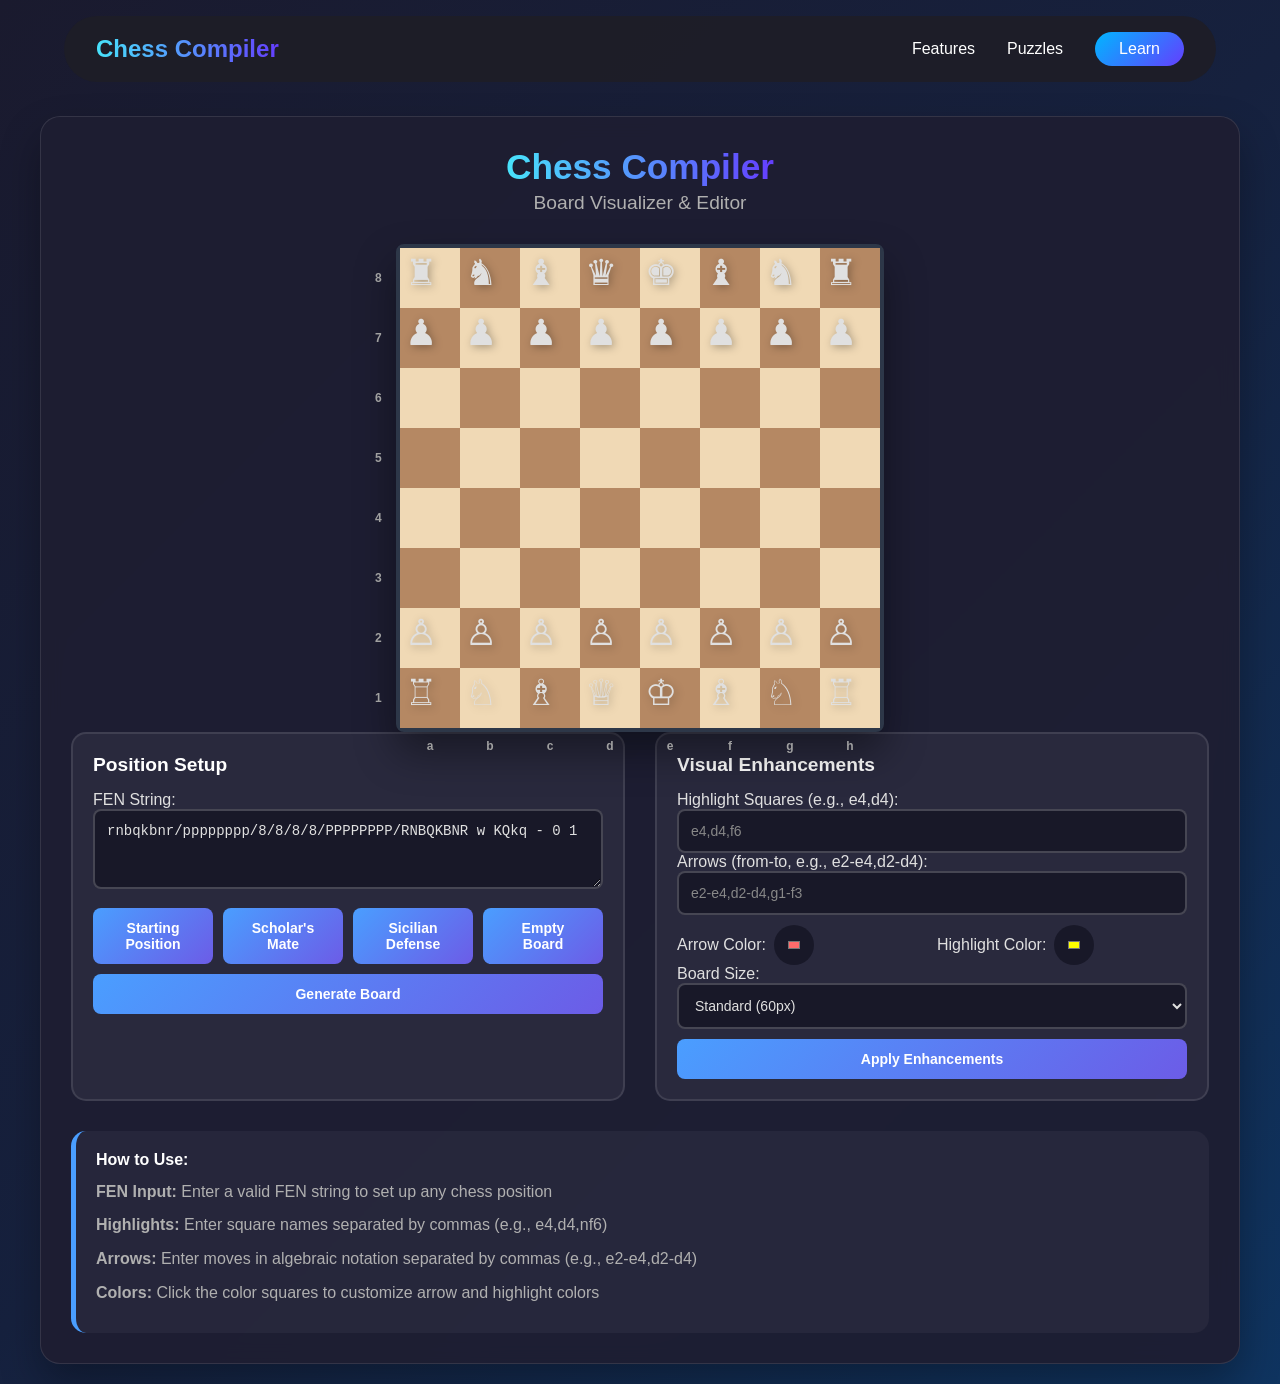
==== board/index.html @ b3f5a9a3 "assests" ====
<!DOCTYPE html>
<html lang="en">
<head>
    <meta charset="UTF-8">
    <title>Chess Compiler Board Visualizer - Interactive Chess Board in 3D</title>
    <meta name="viewport" content="width=device-width, initial-scale=1.0">
    <link rel="canonical" href="https://chesscompiler.github.io/learn/board.html">
    <meta name="description" content="Chess Compiler Board Visualizer: Set up, customize, and visualize chess positions in 3D. Highlight squares, draw arrows, and export images for chess study.">
    <meta name="keywords" content="chess, chess board, chess visualizer, FEN, chess arrows, highlight squares, 3D chess, chesscompiler, board editor, chess export">
    <meta property="og:title" content="Chess Compiler Board Visualizer - Interactive Chess Board in 3D">
    <meta property="og:description" content="Set up, customize, and visualize chess positions in 3D. Highlight squares, draw arrows, and export images for chess study.">
    <meta property="og:type" content="website">
    <meta property="og:site_name" content="Chess Compiler">
    <meta property="og:url" content="https://chesscompiler.github.io/learn/board.html">
    <meta property="og:image" content="https://chesscompiler.github.io/assets/og-learn.png">
    <meta name="twitter:card" content="summary_large_image">
    <meta name="twitter:title" content="Chess Compiler Board Visualizer - Interactive Chess Board in 3D">
    <meta name="twitter:description" content="Set up, customize, and visualize chess positions in 3D. Highlight squares, draw arrows, and export images for chess study.">
    <meta name="twitter:image" content="https://chesscompiler.github.io/assets/og-learn.png">
    <link rel="icon" href="https://chesscompiler.github.io/favicon.ico">
    <link href="https://fonts.googleapis.com/css2?family=Inter:wght@300;400;500;700&display=swap" rel="stylesheet">
    <link href="https://fonts.googleapis.com/icon?family=Material+Icons" rel="stylesheet">
    <style>
        * {
            margin: 0;
            padding: 0;
            box-sizing: border-box;
        }

        body {
            font-family: 'Segoe UI', Tahoma, Geneva, Verdana, sans-serif;
            background: linear-gradient(135deg, #1a1a2e 0%, #16213e 50%, #0f3460 100%);
            min-height: 100vh;
            padding: 20px;
            color: #e0e0e0;
        }

        .container {
            max-width: 1200px;
            margin: 0 auto;
            background: rgba(30, 30, 50, 0.95);
            backdrop-filter: blur(10px);
            border-radius: 20px;
            padding: 30px;
            box-shadow: 0 20px 40px rgba(0, 0, 0, 0.3);
            border: 1px solid rgba(255, 255, 255, 0.1);
        }

        h1 {
            text-align: center;
            color: #ffffff;
            margin-bottom: 30px;
            font-size: 2.5em;
            font-weight: 300;
            text-shadow: 2px 2px 4px rgba(0, 0, 0, 0.5);
        }

        .controls {
            display: grid;
            grid-template-columns: 1fr 1fr;
            gap: 30px;
            margin-bottom: 30px;
        }

        .control-group {
            background: rgba(45, 45, 65, 0.8);
            padding: 20px;
            border-radius: 15px;
            border: 2px solid rgba(255, 255, 255, 0.1);
            transition: all 0.3s ease;
        }

        .control-group:hover {
            border-color: #4a9eff;
            transform: translateY(-2px);
            box-shadow: 0 10px 20px rgba(74, 158, 255, 0.2);
        }

        .control-group h3 {
            margin-bottom: 15px;
            color: #ffffff;
            font-size: 1.2em;
        }

        input, textarea, select {
            width: 100%;
            padding: 12px;
            border: 2px solid rgba(255, 255, 255, 0.2);
            border-radius: 8px;
            font-size: 14px;
            transition: all 0.3s ease;
            background: rgba(20, 20, 35, 0.8);
            color: #e0e0e0;
        }

        input:focus, textarea:focus, select:focus {
            outline: none;
            border-color: #4a9eff;
            box-shadow: 0 0 0 3px rgba(74, 158, 255, 0.2);
        }

        input::placeholder, textarea::placeholder {
            color: #888;
        }

        textarea {
            resize: vertical;
            min-height: 80px;
        }

        button {
            background: linear-gradient(135deg, #4a9eff 0%, #6c5ce7 100%);
            color: white;
            border: none;
            padding: 12px 24px;
            border-radius: 8px;
            cursor: pointer;
            font-size: 14px;
            font-weight: 600;
            transition: all 0.3s ease;
            margin-top: 10px;
            width: 100%;
        }

        button:hover {
            transform: translateY(-2px);
            box-shadow: 0 10px 20px rgba(74, 158, 255, 0.4);
        }

        button:active {
            transform: translateY(0);
        }

        .board-container {
            display: flex;
            justify-content: center;
            margin-top: 30px;
        }

        .chess-board {
            position: relative;
            border: 4px solid #2d3748;
            border-radius: 8px;
            box-shadow: 0 20px 40px rgba(0, 0, 0, 0.4);
            background: #2d3748;
            display: inline-block;
        }

        .board-grid {
            display: grid;
            grid-template-columns: repeat(8, 1fr);
            grid-template-rows: repeat(8, 1fr);
        }

        .square {
            width: 60px;
            height: 60px;
            display: flex;
            align-items: center;
            justify-content: center;
            position: relative;
            font-size: 36px;
            cursor: pointer;
            transition: all 0.2s ease;
        }

        .square.light {
            background-color: #f0d9b5;
        }

        .square.dark {
            background-color: #b58863;
        }

        .square.highlighted {
            background-color: #ffff00 !important;
            box-shadow: inset 0 0 0 3px #ffd700;
        }

        .square.from-square {
            background-color: #ff6b6b !important;
            box-shadow: inset 0 0 0 3px #ff5252;
        }

        .square.to-square {
            background-color: #4ecdc4 !important;
            box-shadow: inset 0 0 0 3px #26c6da;
        }

        .square:hover {
            transform: scale(1.05);
            z-index: 2;
        }

        .piece {
            user-select: none;
            z-index: 20; /* Increased to be above arrows */
            filter: drop-shadow(2px 2px 4px rgba(0, 0, 0, 0.3));
            width: 85%;
            height: 85%;
            object-fit: contain;
            position: relative;
        }

        .coordinates {
            position: absolute;
            font-size: 12px;
            font-weight: bold;
            color: #a0a0a0;
        }

        .file-coord {
            bottom: -25px;
            left: 50%;
            transform: translateX(-50%);
        }

        .rank-coord {
            left: -25px;
            top: 50%;
            transform: translateY(-50%);
        }

        .arrows {
            position: absolute;
            top: 0;
            left: 0;
            width: 100%;
            height: 100%;
            pointer-events: none;
            z-index: 10;
        }

        .preset-buttons {
            display: flex;
            gap: 10px;
            flex-wrap: wrap;
            margin-top: 15px;
        }

        .preset-buttons button {
            flex: 1;
            min-width: 120px;
            margin-top: 0;
        }

        .color-inputs {
            display: grid;
            grid-template-columns: 1fr 1fr;
            gap: 10px;
            margin-top: 10px;
        }

        .color-input-group {
            display: flex;
            align-items: center;
            gap: 8px;
        }

        .color-input-group input[type="color"] {
            width: 40px;
            height: 40px;
            border: none;
            border-radius: 50%;
            cursor: pointer;
        }

        .info-panel {
            background: rgba(45, 45, 65, 0.6);
            padding: 20px;
            border-radius: 15px;
            margin-top: 20px;
            border-left: 5px solid #4a9eff;
        }

        .info-panel h4 {
            color: #ffffff;
            margin-bottom: 10px;
        }

        .info-panel p {
            color: #b0b0b0;
            line-height: 1.6;
            margin-bottom: 8px;
        }

        @media (max-width: 768px) {
            .controls {
                grid-template-columns: 1fr;
            }
            
            .square {
                width: 45px;
                height: 45px;
                font-size: 28px;
            }
            
            .preset-buttons {
                flex-direction: column;
            }
        }

        .glass-nav {
            position: fixed;
            top: 1rem;
            left: 50%;
            transform: translateX(-50%);
            z-index: 100;
            background: rgba(30,30,40,0.95);
            border-radius: 100px;
            padding: 1rem 2rem;
            display: flex;
            justify-content: space-between;
            align-items: center;
            width: 90%;
            max-width: 1200px;
        }

        .logo {
            font-weight: 700;
            font-size: 1.5rem;
            background: linear-gradient(to right, #48e3fb, #643efe);
            -webkit-background-clip: text;
            -webkit-text-fill-color: transparent;
        }

        .menu-btn {
            display: none;
            background: none;
            border: none;
            cursor: pointer;
            padding: 0.5rem;
            border-radius: 50%;
            transition: background 0.2s;
            z-index: 102;
            position: relative;
        }

        .menu-btn .material-icons {
            font-size: 2.2rem;
            color: #fff;
        }

        nav {
            display: flex;
            gap: 2rem;
            align-items: center;
        }

        nav a {
            color: #fff;
            text-decoration: none;
            font-weight: 500;
            transition: color 0.3s;
        }

        nav a:hover {
            color: #48e3fb;
        }

        .nav-cta {
            background: linear-gradient(135deg, #00b6ff, #643efe);
            padding: 0.5rem 1.5rem;
            border-radius: 100px;
            color: #fff;
        }

        @media (max-width: 600px) {
            .glass-nav {
                padding: 0.7rem 1rem;
                font-size: 0.98rem;
            }

            .logo {
                font-size: 1.1rem;
            }

            nav {
                gap: 1rem;
            }

            .menu-btn {
                display: block;
            }

            .hide-on-mobile {
                display: none !important;
            }
        }

        /* ...existing code for rest of the page... */
    </style>
</head>
<body>
    <header class="glass-nav">
        <a href="/" class="logo">Chess Compiler</a>
        <button id="menu-toggle" class="menu-btn" aria-label="Open menu">
            <span class="material-icons">menu</span>
        </button>
        <nav id="main-nav">
            <a href="/#features" class="nav-link hide-on-mobile">Features</a>
            <a href="/#puzzles" class="nav-link hide-on-mobile">Puzzles</a>
            <a href="/learn" class="nav-cta nav-link">Learn</a>
        </nav>
    </header>
    <div class="container" style="margin-top:6rem;">
        <div style="text-align:center; margin-bottom: 1.5rem;">
            <span class="logo" style="font-size:2.2rem; display:inline-block;">Chess Compiler</span>
            <div style="color:#b0b0b0; font-size:1.2rem; margin-top:0.3rem;">Board Visualizer &amp; Editor</div>
        </div>
        
        <div class="board-container">
            <div class="chess-board" id="chessBoard">
                <div class="board-grid" id="boardGrid"></div>
                <svg class="arrows" id="arrowsSvg"></svg>
            </div>
        </div>
        
        <div class="controls">
            <div class="control-group">
                <h3>Position Setup</h3>
                <label for="fenInput">FEN String:</label>
                <textarea id="fenInput" placeholder="Enter FEN string (e.g., rnbqkbnr/pppppppp/8/8/8/8/PPPPPPPP/RNBQKBNR w KQkq - 0 1)">rnbqkbnr/pppppppp/8/8/8/8/PPPPPPPP/RNBQKBNR w KQkq - 0 1</textarea>
                
                <div class="preset-buttons">
                    <button onclick="loadPreset('start')">Starting Position</button>
                    <button onclick="loadPreset('scholars')">Scholar's Mate</button>
                    <button onclick="loadPreset('sicilian')">Sicilian Defense</button>
                    <button onclick="loadPreset('empty')">Empty Board</button>
                </div>
                
                <button onclick="generateBoard()">Generate Board</button>
            </div>
            
            <div class="control-group">
                <h3>Visual Enhancements</h3>
                
                <label for="highlightSquares">Highlight Squares (e.g., e4,d4):</label>
                <input type="text" id="highlightSquares" placeholder="e4,d4,f6">
                
                <label for="arrowInput">Arrows (from-to, e.g., e2-e4,d2-d4):</label>
                <input type="text" id="arrowInput" placeholder="e2-e4,d2-d4,g1-f3">
                
                <div class="color-inputs">
                    <div class="color-input-group">
                        <label for="arrowColor">Arrow Color:</label>
                        <input type="color" id="arrowColor" value="#ff6b6b">
                    </div>
                    <div class="color-input-group">
                        <label for="highlightColor">Highlight Color:</label>
                        <input type="color" id="highlightColor" value="#ffff00">
                    </div>
                </div>
                
                <label for="boardSize">Board Size:</label>
                <select id="boardSize" onchange="updateBoardSize()">
                    <option value="60">Standard (60px)</option>
                    <option value="50">Small (50px)</option>
                    <option value="70">Large (70px)</option>
                    <option value="80">Extra Large (80px)</option>
                </select>
                
                <button onclick="applyEnhancements()">Apply Enhancements</button>
            </div>
        </div>
        
        <div class="info-panel">
            <h4>How to Use:</h4>
            <p><strong>FEN Input:</strong> Enter a valid FEN string to set up any chess position</p>
            <p><strong>Highlights:</strong> Enter square names separated by commas (e.g., e4,d4,nf6)</p>
            <p><strong>Arrows:</strong> Enter moves in algebraic notation separated by commas (e.g., e2-e4,d2-d4)</p>
            <p><strong>Colors:</strong> Click the color squares to customize arrow and highlight colors</p>
        </div>
    </div>

    <script>
        const pieceImages = {
            'K': 'wK', 'Q': 'wQ', 'R': 'wR', 'B': 'wB', 'N': 'wN', 'P': 'wP',
            'k': 'bK', 'q': 'bQ', 'r': 'bR', 'b': 'bB', 'n': 'bN', 'p': 'bP'
        };

        const baseImageUrl = 'https://raw.githubusercontent.com/lichess-org/lila/refs/heads/master/public/piece/pirouetti/';

        const presets = {
            start: 'rnbqkbnr/pppppppp/8/8/8/8/PPPPPPPP/RNBQKBNR w KQkq - 0 1',
            scholars: 'rnbqkb1r/pppp1ppp/5n2/4p2Q/2B1P3/8/PPPP1PPP/RNB1K1NR b KQkq - 4 4',
            sicilian: 'rnbqkbnr/pp1ppppp/8/2p5/4P3/8/PPPP1PPP/RNBQKBNR w KQkq c6 0 2',
            empty: '8/8/8/8/8/8/8/8 w - - 0 1'
        };

        function loadPreset(preset) {
            document.getElementById('fenInput').value = presets[preset];
            generateBoard();
        }

        function generateBoard() {
            const fen = document.getElementById('fenInput').value.trim();
            if (!fen) return;

            const boardGrid = document.getElementById('boardGrid');
            boardGrid.innerHTML = '';

            // Parse FEN
            const fenParts = fen.split(' ');
            const position = fenParts[0];
            const ranks = position.split('/');

            // Create squares
            for (let rank = 0; rank < 8; rank++) {
                const rankData = ranks[rank];
                let file = 0;
                
                for (let char of rankData) {
                    if (isNaN(char)) {
                        // It's a piece
                        const square = createSquare(rank, file, char);
                        boardGrid.appendChild(square);
                        file++;
                    } else {
                        // It's a number of empty squares
                        const emptySquares = parseInt(char);
                        for (let i = 0; i < emptySquares; i++) {
                            const square = createSquare(rank, file, null);
                            boardGrid.appendChild(square);
                            file++;
                        }
                    }
                }
            }

            // Add coordinates
            addCoordinates();
            applyEnhancements();
        }

        function createSquare(rank, file, piece) {
            const boardSize = parseInt(document.getElementById('boardSize').value);
            const square = document.createElement('div');
            square.className = `square ${(rank + file) % 2 === 0 ? 'light' : 'dark'}`;
            square.dataset.rank = rank;
            square.dataset.file = file;
            square.dataset.square = String.fromCharCode(97 + file) + (8 - rank);
            square.style.width = boardSize + 'px';
            square.style.height = boardSize + 'px';

            if (piece) {
                const pieceElement = document.createElement('img');
                pieceElement.className = 'piece';
                pieceElement.src = baseImageUrl + pieceImages[piece] + '.svg';
                pieceElement.alt = piece;
                pieceElement.onerror = function() {
                    // Fallback to Unicode if image fails to load
                    const fallbackUnicode = {
                        'K': '♔', 'Q': '♕', 'R': '♖', 'B': '♗', 'N': '♘', 'P': '♙',
                        'k': '♚', 'q': '♛', 'r': '♜', 'b': '♝', 'n': '♞', 'p': '♟'
                    };
                    const spanElement = document.createElement('span');
                    spanElement.className = 'piece';
                    spanElement.textContent = fallbackUnicode[piece] || piece;
                    spanElement.style.fontSize = '36px';
                    this.parentNode.replaceChild(spanElement, this);
                };
                square.appendChild(pieceElement);
            }

            return square;
        }

        function addCoordinates() {
            const board = document.getElementById('chessBoard');
            const boardSize = parseInt(document.getElementById('boardSize').value);
            
            // Remove existing coordinates
            const existingCoords = board.querySelectorAll('.coordinates');
            existingCoords.forEach(coord => coord.remove());

            // Add file coordinates (a-h)
            for (let i = 0; i < 8; i++) {
                const coord = document.createElement('div');
                coord.className = 'coordinates file-coord';
                coord.textContent = String.fromCharCode(97 + i);
                coord.style.left = `${i * boardSize + boardSize/2}px`;
                board.appendChild(coord);
            }

            // Add rank coordinates (1-8)
            for (let i = 0; i < 8; i++) {
                const coord = document.createElement('div');
                coord.className = 'coordinates rank-coord';
                coord.textContent = 8 - i;
                coord.style.top = `${i * boardSize + boardSize/2}px`;
                board.appendChild(coord);
            }
        }

        function applyEnhancements() {
            // Clear previous highlights
            const squares = document.querySelectorAll('.square');
            squares.forEach(square => {
                square.classList.remove('highlighted', 'from-square', 'to-square');
            });

            // Apply highlights
            const highlightInput = document.getElementById('highlightSquares').value;
            const highlightColor = document.getElementById('highlightColor').value;
            
            if (highlightInput) {
                const highlightSquares = highlightInput.split(',').map(s => s.trim().toLowerCase());
                highlightSquares.forEach(squareName => {
                    const square = document.querySelector(`[data-square="${squareName}"]`);
                    if (square) {
                        square.classList.add('highlighted');
                        square.style.backgroundColor = highlightColor + '80'; // Add transparency
                    }
                });
            }

            // Draw arrows
            drawArrows();
        }

        function drawArrows() {
            const arrowInput = document.getElementById('arrowInput').value;
            const arrowColor = document.getElementById('arrowColor').value;
            const svg = document.getElementById('arrowsSvg');
            svg.innerHTML = '';

            if (!arrowInput) return;

            const arrows = arrowInput.split(',').map(s => s.trim());
            
            arrows.forEach(arrow => {
                const [from, to] = arrow.split('-').map(s => s.trim().toLowerCase());
                if (from && to) {
                    drawArrow(svg, from, to, arrowColor);
                }
            });
        }

        function drawArrow(svg, from, to, color) {
            const fromSquare = document.querySelector(`[data-square="${from}"]`);
            const toSquare = document.querySelector(`[data-square="${to}"]`);
            
            if (!fromSquare || !toSquare) return;

            const fromRect = fromSquare.getBoundingClientRect();
            const toRect = toSquare.getBoundingClientRect();
            const svgRect = svg.getBoundingClientRect();

            const x1 = fromRect.left + fromRect.width / 2 - svgRect.left;
            const y1 = fromRect.top + fromRect.height / 2 - svgRect.top;
            const x2 = toRect.left + toRect.width / 2 - svgRect.left;
            const y2 = toRect.top + toRect.height / 2 - svgRect.top;

            // Create arrow line
            const line = document.createElementNS('http://www.w3.org/2000/svg', 'line');
            line.setAttribute('x1', x1);
            line.setAttribute('y1', y1);
            line.setAttribute('x2', x2);
            line.setAttribute('y2', y2);
            line.setAttribute('stroke', color);
            line.setAttribute('stroke-width', '2.2'); // Smaller arrow
            line.setAttribute('marker-end', 'url(#arrowhead)');
            line.setAttribute('stroke-linecap', 'round');
            //line.setAttribute('filter', 'url(#arrow-outline)');

            // Create arrowhead marker
            let defs = svg.querySelector('defs');
            if (!defs) {
                defs = document.createElementNS('http://www.w3.org/2000/svg', 'defs');
                svg.appendChild(defs);
            }
            // Remove previous marker to allow color change
            const oldMarker = defs.querySelector('#arrowhead');
            if (oldMarker) oldMarker.remove();
            const marker = document.createElementNS('http://www.w3.org/2000/svg', 'marker');
            marker.setAttribute('id', 'arrowhead');
            marker.setAttribute('markerWidth', '6'); // Smaller head
            marker.setAttribute('markerHeight', '4');
            marker.setAttribute('refX', '5.5');
            marker.setAttribute('refY', '2');
            marker.setAttribute('orient', 'auto');

            const polygon = document.createElementNS('http://www.w3.org/2000/svg', 'polygon');
            polygon.setAttribute('points', '0 0, 6 2, 0 4');
            polygon.setAttribute('fill', color);
            polygon.setAttribute('stroke', '#fff');
            polygon.setAttribute('stroke-width', '0.8');

            marker.appendChild(polygon);
            defs.appendChild(marker);

            // Add outline filter for arrow line
            if (!defs.querySelector('#arrow-outline')) {
                const filter = document.createElementNS('http://www.w3.org/2000/svg', 'filter');
                filter.setAttribute('id', 'arrow-outline');
                filter.innerHTML = `
                    <feMorphology in="SourceAlpha" result="DILATED" operator="dilate" radius="0.5"/>
                    <feFlood flood-color="#fff" flood-opacity="0.3" result="OUTLINE_COLOR"/>
                    <feComposite in="OUTLINE_COLOR" in2="DILATED" operator="in" result="OUTLINE"/>
                    <feMerge>
                        <feMergeNode in="OUTLINE"/>
                        <feMergeNode in="SourceGraphic"/>
                    </feMerge>
                `;
                defs.appendChild(filter);
            }

            svg.appendChild(line);

            // Highlight from and to squares
            fromSquare.classList.add('from-square');
            toSquare.classList.add('to-square');
        }

        function updateBoardSize() {
            const size = document.getElementById('boardSize').value;
            const squares = document.querySelectorAll('.square');
            
            squares.forEach(square => {
                square.style.width = size + 'px';
                square.style.height = size + 'px';
                square.style.fontSize = (size * 0.6) + 'px';
            });

            // Update coordinates position after board size change
            addCoordinates();
        }

        // Initialize with starting position
        generateBoard();
    </script>
</body>
</html>
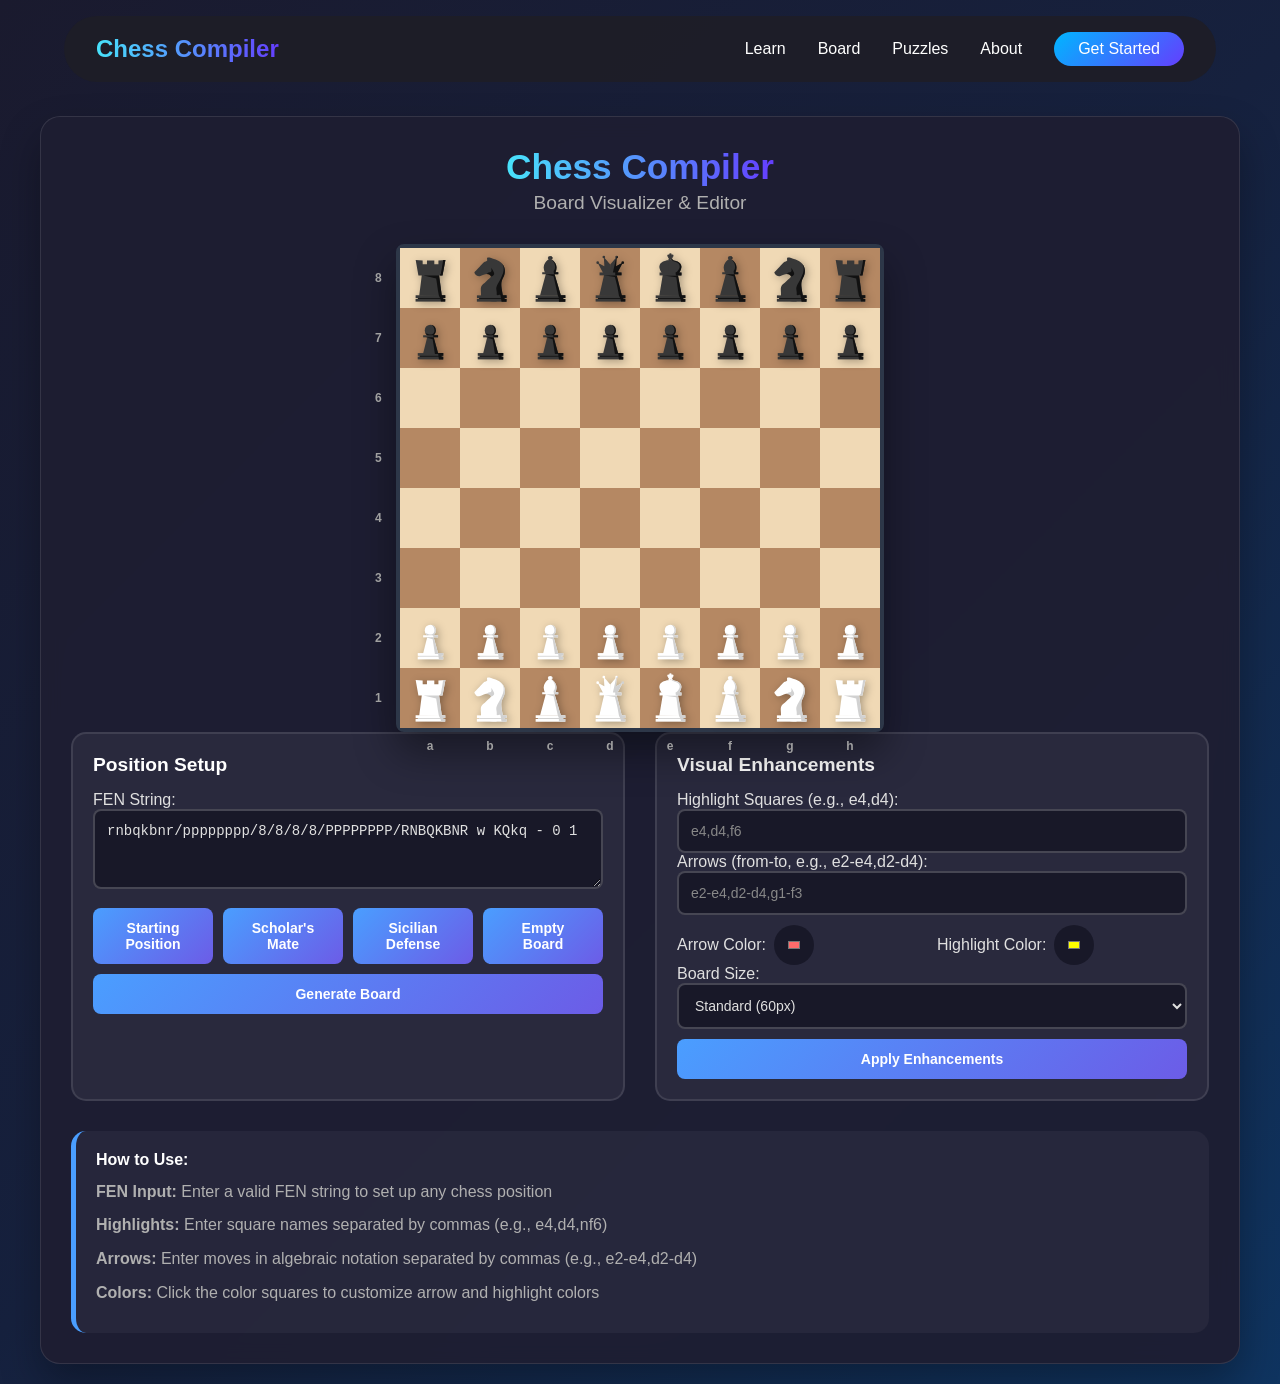
==== commit 87accc2d: "assests" ====
--- a/board/index.html
+++ b/board/index.html
@@ -300,6 +300,31 @@
             }
         }
 
+        @media (max-width: 1100px) {
+            .board-container {
+                transform: scale(0.92);
+                transform-origin: top center;
+            }
+        }
+        @media (max-width: 900px) {
+            .board-container {
+                transform: scale(0.8);
+                transform-origin: top center;
+            }
+        }
+        @media (max-width: 700px) {
+            .board-container {
+                transform: scale(0.75);
+                transform-origin: top center;
+            }
+        }
+        @media (max-width: 500px) {
+            .board-container {
+                transform: scale(0.65);
+                transform-origin: top center;
+            }
+        }
+
         .glass-nav {
             position: fixed;
             top: 1rem;
@@ -398,9 +423,11 @@
             <span class="material-icons">menu</span>
         </button>
         <nav id="main-nav">
-            <a href="/#features" class="nav-link hide-on-mobile">Features</a>
-            <a href="/#puzzles" class="nav-link hide-on-mobile">Puzzles</a>
-            <a href="/learn" class="nav-cta nav-link">Learn</a>
+            <a href="/learn" class="hide-on-mobile">Learn</a>
+            <a href="/board" class="hide-on-mobile">Board</a>
+            <a href="/index.html#puzzles" class="hide-on-mobile">Puzzles</a>
+            <a href="/index.html#about" class="hide-on-mobile">About</a>
+            <a href="/index.html#contact" class="nav-cta">Get Started</a>
         </nav>
     </header>
     <div class="container" style="margin-top:6rem;">
@@ -479,7 +506,7 @@
             'k': 'bK', 'q': 'bQ', 'r': 'bR', 'b': 'bB', 'n': 'bN', 'p': 'bP'
         };
 
-        const baseImageUrl = 'https://raw.githubusercontent.com/lichess-org/lila/refs/heads/master/public/piece/pirouetti/';
+        const baseImageUrl = '/assests/';
 
         const presets = {
             start: 'rnbqkbnr/pppppppp/8/8/8/8/PPPPPPPP/RNBQKBNR w KQkq - 0 1',
@@ -729,6 +756,30 @@
 
         // Initialize with starting position
         generateBoard();
+
+        // Mobile nav toggle (copied from index.html for consistency)
+        const menuBtn = document.getElementById('menu-toggle');
+        const nav = document.getElementById('main-nav');
+        const glassNav = document.querySelector('.glass-nav');
+        menuBtn.addEventListener('click', () => {
+          nav.classList.toggle('open');
+          menuBtn.classList.toggle('open');
+          document.body.classList.toggle('nav-open');
+          if (window.innerWidth <= 768) {
+            glassNav.classList.toggle('menu-open', nav.classList.contains('open'));
+          }
+        });
+        // Close nav on link click (mobile)
+        document.querySelectorAll('#main-nav a').forEach(link => {
+          link.addEventListener('click', () => {
+            nav.classList.remove('open');
+            menuBtn.classList.remove('open');
+            document.body.classList.remove('nav-open');
+            if (window.innerWidth <= 768) {
+              glassNav.classList.remove('menu-open');
+            }
+          });
+        });
     </script>
 </body>
 </html>
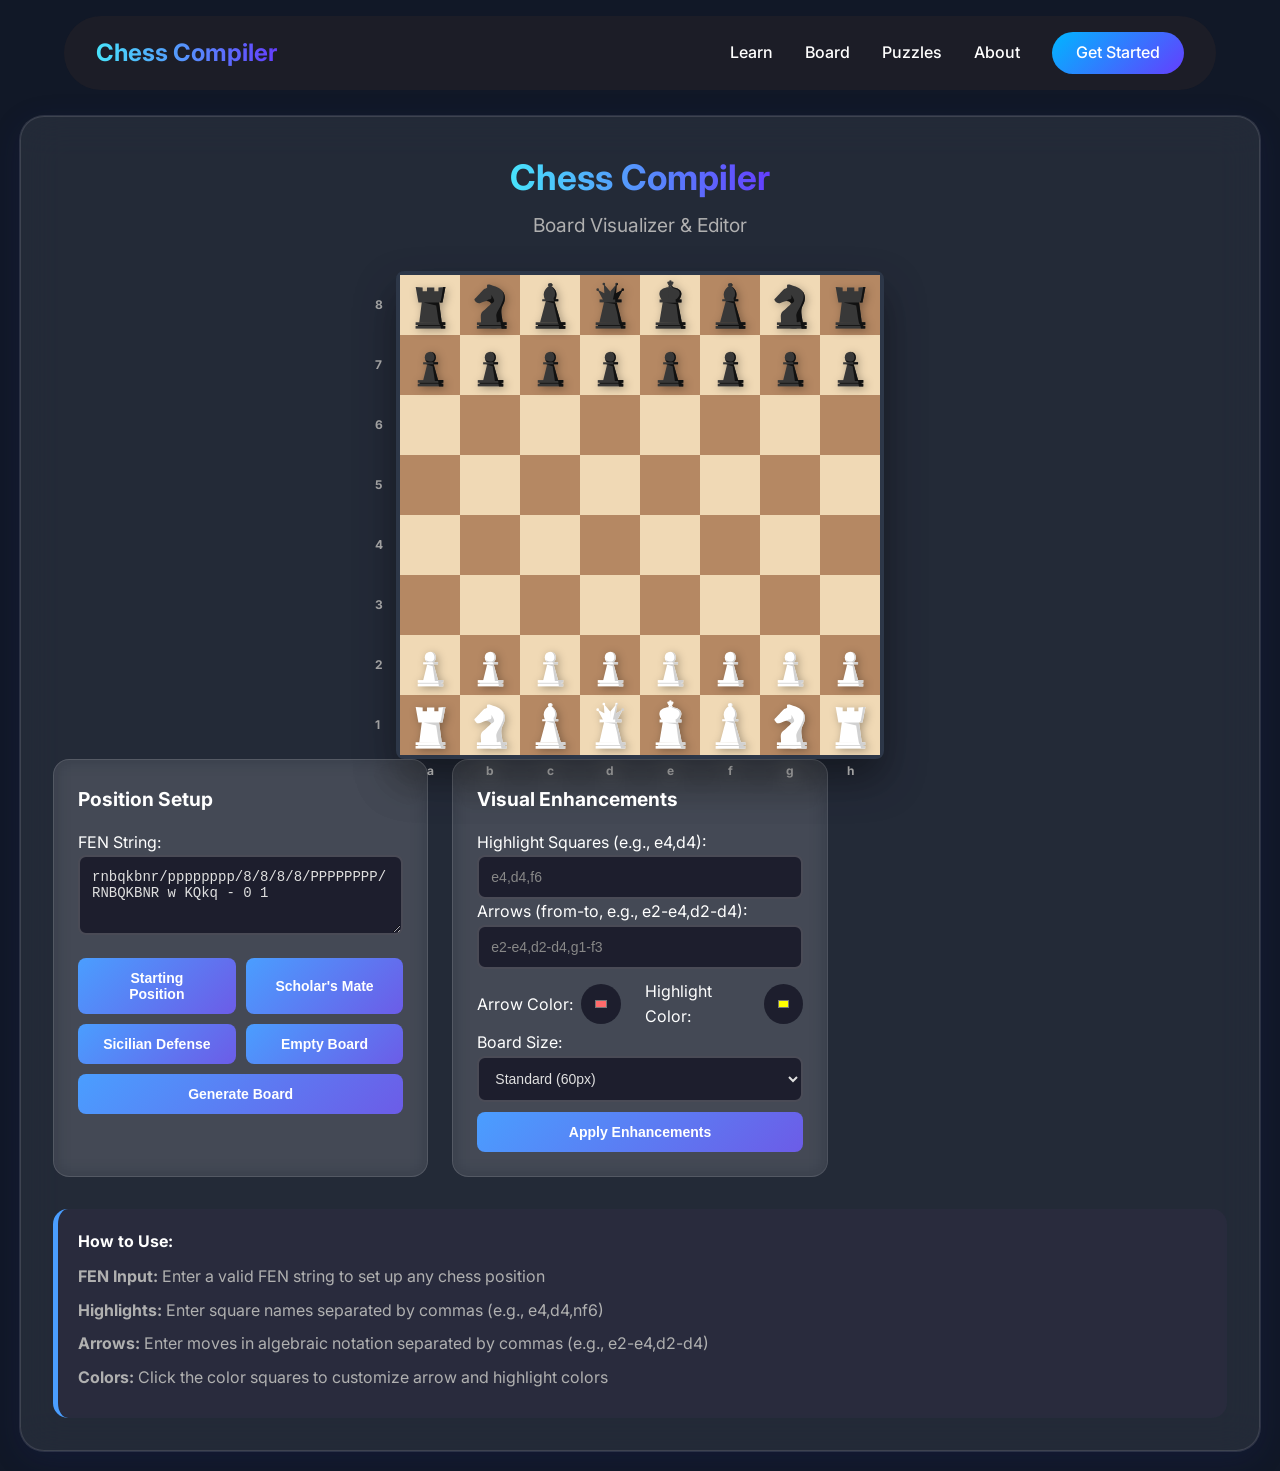
==== commit e2f6b777: "Refactor UI styles with modern design, color variables, and improved animations Co-authored-by: hiin" ====
--- a/board/index.html
+++ b/board/index.html
@@ -1,26 +1,67 @@
 <!DOCTYPE html>
 <html lang="en">
+
 <head>
+    <!-- Google tag (gtag.js) -->
+    <script async src="https://www.googletagmanager.com/gtag/js?id=G-W3G0720L78"></script>
+    <script>
+        window.dataLayer = window.dataLayer || [];
+        function gtag() { dataLayer.push(arguments); }
+        gtag('js', new Date());
+
+        gtag('config', 'G-W3G0720L78');
+    </script>
+    <meta name="viewport" content="width=device-width, initial-scale=1.0">
+
     <meta charset="UTF-8">
-    <title>Chess Compiler Board Visualizer - Interactive Chess Board in 3D</title>
+    <title>Chess Compiler Board Visualizer - Interactive Chess Board</title>
     <meta name="viewport" content="width=device-width, initial-scale=1.0">
     <link rel="canonical" href="https://chesscompiler.github.io/learn/board.html">
-    <meta name="description" content="Chess Compiler Board Visualizer: Set up, customize, and visualize chess positions in 3D. Highlight squares, draw arrows, and export images for chess study.">
-    <meta name="keywords" content="chess, chess board, chess visualizer, FEN, chess arrows, highlight squares, 3D chess, chesscompiler, board editor, chess export">
+    <meta name="description"
+        content="Chess Compiler Board Visualizer: Set up, customize, and visualize chess positions in 3D. Highlight squares, draw arrows, and export images for chess study.">
+    <meta name="keywords"
+        content="chess, chess board, chess visualizer, FEN, chess arrows, highlight squares, 3D chess, chesscompiler, board editor, chess export">
     <meta property="og:title" content="Chess Compiler Board Visualizer - Interactive Chess Board in 3D">
-    <meta property="og:description" content="Set up, customize, and visualize chess positions in 3D. Highlight squares, draw arrows, and export images for chess study.">
+    <meta property="og:description"
+        content="Set up, customize, and visualize chess positions in 3D. Highlight squares, draw arrows, and export images for chess study.">
     <meta property="og:type" content="website">
     <meta property="og:site_name" content="Chess Compiler">
     <meta property="og:url" content="https://chesscompiler.github.io/learn/board.html">
     <meta property="og:image" content="https://chesscompiler.github.io/assets/og-learn.png">
     <meta name="twitter:card" content="summary_large_image">
     <meta name="twitter:title" content="Chess Compiler Board Visualizer - Interactive Chess Board in 3D">
-    <meta name="twitter:description" content="Set up, customize, and visualize chess positions in 3D. Highlight squares, draw arrows, and export images for chess study.">
+    <meta name="twitter:description"
+        content="Set up, customize, and visualize chess positions in 3D. Highlight squares, draw arrows, and export images for chess study.">
     <meta name="twitter:image" content="https://chesscompiler.github.io/assets/og-learn.png">
     <link rel="icon" href="https://chesscompiler.github.io/favicon.ico">
     <link href="https://fonts.googleapis.com/css2?family=Inter:wght@300;400;500;700&display=swap" rel="stylesheet">
     <link href="https://fonts.googleapis.com/icon?family=Material+Icons" rel="stylesheet">
     <style>
+        :root {
+            --blue1: #48e3fb;
+            --blue2: #00b6ff;
+            --blue3: #00a3fe;
+            --blue4: #0480ff;
+            --blue5: #0057fe;
+            --purple1: #643efe;
+            --purple2: #5e50ff;
+            --purple3: #5765ff;
+            --purple4: #5177fe;
+            --purple5: #5081ff;
+            --purple6: #479afe;
+            --purple7: #2929d6;
+            --glass-bg: rgba(255, 255, 255, 0.08);
+            --glass-border: rgba(255, 255, 255, 0.12);
+            --glass-highlight: rgba(255, 255, 255, 0.05);
+            --glass-shadow: 0 8px 32px 0 rgba(31, 38, 135, 0.15);
+            --main-dark: #15172a;
+            --text-main: #ffffff;
+            --text-sub: #e1e3eb;
+            --text-muted: #9ba1b9;
+            --btn-primary: linear-gradient(135deg, var(--blue2), var(--purple1));
+            --btn-secondary: linear-gradient(135deg, var(--purple2), var(--purple7));
+        }
+
         * {
             margin: 0;
             padding: 0;
@@ -28,52 +69,101 @@
         }
 
         body {
-            font-family: 'Segoe UI', Tahoma, Geneva, Verdana, sans-serif;
-            background: linear-gradient(135deg, #1a1a2e 0%, #16213e 50%, #0f3460 100%);
+            font-family: 'Inter', -apple-system, BlinkMacSystemFont, 'Segoe UI', Roboto, sans-serif;
+            background: #111827;
             min-height: 100vh;
             padding: 20px;
-            color: #e0e0e0;
+            color: var(--text-main);
+            line-height: 1.6;
         }
 
         .container {
-            max-width: 1200px;
+            max-width: 1400px;
             margin: 0 auto;
-            background: rgba(30, 30, 50, 0.95);
-            backdrop-filter: blur(10px);
-            border-radius: 20px;
-            padding: 30px;
-            box-shadow: 0 20px 40px rgba(0, 0, 0, 0.3);
-            border: 1px solid rgba(255, 255, 255, 0.1);
-        }
-
-        h1 {
+            background: var(--glass-bg);
+            backdrop-filter: blur(20px);
+            border-radius: 24px;
+            padding: 2rem;
+            box-shadow: var(--glass-shadow), 0 0 0 1px var(--glass-border);
+            border: 1px solid var(--glass-border);
+            animation: containerSlideIn 0.8s cubic-bezier(0.22, 1, 0.36, 1) forwards;
+            opacity: 0;
+            transform: translateY(20px);
+        }
+
+        @keyframes containerSlideIn {
+            to {
+                opacity: 1;
+                transform: translateY(0);
+            }
+        }
+
+        .header-section {
             text-align: center;
-            color: #ffffff;
-            margin-bottom: 30px;
-            font-size: 2.5em;
-            font-weight: 300;
-            text-shadow: 2px 2px 4px rgba(0, 0, 0, 0.5);
+            margin-bottom: 2rem;
+            padding: 1rem;
+            background: linear-gradient(135deg, var(--glass-bg), var(--glass-highlight));
+            border-radius: 16px;
+            border: 1px solid var(--glass-border);
+        }
+
+        .header-section .logo {
+            font-size: 2.5rem;
+            font-weight: 700;
+            background: linear-gradient(135deg, var(--blue1), var(--purple1));
+            -webkit-background-clip: text;
+            -webkit-text-fill-color: transparent;
+            background-clip: text;
+            margin-bottom: 0.5rem;
+            display: inline-block;
+            text-shadow: none;
+        }
+
+        .subtitle {
+            color: var(--text-sub);
+            font-size: 1.2rem;
+            font-weight: 500;
+            opacity: 0.9;
         }
 
         .controls {
             display: grid;
-            grid-template-columns: 1fr 1fr;
-            gap: 30px;
-            margin-bottom: 30px;
+            grid-template-columns: 1fr 1fr 1fr;
+            gap: 1.5rem;
+            margin-bottom: 2rem;
         }
 
         .control-group {
-            background: rgba(45, 45, 65, 0.8);
-            padding: 20px;
-            border-radius: 15px;
-            border: 2px solid rgba(255, 255, 255, 0.1);
-            transition: all 0.3s ease;
+            background: var(--glass-bg);
+            padding: 1.5rem;
+            border-radius: 16px;
+            border: 1px solid var(--glass-border);
+            backdrop-filter: blur(10px);
+            transition: all 0.3s cubic-bezier(0.22, 1, 0.36, 1);
+            position: relative;
+            overflow: hidden;
+        }
+
+        .control-group::before {
+            content: '';
+            position: absolute;
+            top: 0;
+            left: 0;
+            right: 0;
+            height: 2px;
+            background: var(--btn-primary);
+            opacity: 0;
+            transition: opacity 0.3s ease;
         }
 
         .control-group:hover {
-            border-color: #4a9eff;
-            transform: translateY(-2px);
-            box-shadow: 0 10px 20px rgba(74, 158, 255, 0.2);
+            border-color: var(--blue2);
+            transform: translateY(-4px) scale(1.02);
+            box-shadow: 0 20px 40px rgba(74, 158, 255, 0.15);
+        }
+
+        .control-group:hover::before {
+            opacity: 1;
         }
 
         .control-group h3 {
@@ -82,7 +172,9 @@
             font-size: 1.2em;
         }
 
-        input, textarea, select {
+        input,
+        textarea,
+        select {
             width: 100%;
             padding: 12px;
             border: 2px solid rgba(255, 255, 255, 0.2);
@@ -93,13 +185,16 @@
             color: #e0e0e0;
         }
 
-        input:focus, textarea:focus, select:focus {
+        input:focus,
+        textarea:focus,
+        select:focus {
             outline: none;
             border-color: #4a9eff;
             box-shadow: 0 0 0 3px rgba(74, 158, 255, 0.2);
         }
 
-        input::placeholder, textarea::placeholder {
+        input::placeholder,
+        textarea::placeholder {
             color: #888;
         }
 
@@ -194,7 +289,8 @@
 
         .piece {
             user-select: none;
-            z-index: 20; /* Increased to be above arrows */
+            z-index: 20;
+            /* Increased to be above arrows */
             filter: drop-shadow(2px 2px 4px rgba(0, 0, 0, 0.3));
             width: 85%;
             height: 85%;
@@ -288,13 +384,13 @@
             .controls {
                 grid-template-columns: 1fr;
             }
-            
+
             .square {
                 width: 45px;
                 height: 45px;
                 font-size: 28px;
             }
-            
+
             .preset-buttons {
                 flex-direction: column;
             }
@@ -306,18 +402,21 @@
                 transform-origin: top center;
             }
         }
+
         @media (max-width: 900px) {
             .board-container {
                 transform: scale(0.8);
                 transform-origin: top center;
             }
         }
+
         @media (max-width: 700px) {
             .board-container {
                 transform: scale(0.75);
                 transform-origin: top center;
             }
         }
+
         @media (max-width: 500px) {
             .board-container {
                 transform: scale(0.65);
@@ -331,7 +430,7 @@
             left: 50%;
             transform: translateX(-50%);
             z-index: 100;
-            background: rgba(30,30,40,0.95);
+            background: rgba(30, 30, 40, 0.95);
             border-radius: 100px;
             padding: 1rem 2rem;
             display: flex;
@@ -416,6 +515,7 @@
         /* ...existing code for rest of the page... */
     </style>
 </head>
+
 <body>
     <header class="glass-nav">
         <a href="/" class="logo">Chess Compiler</a>
@@ -435,39 +535,40 @@
             <span class="logo" style="font-size:2.2rem; display:inline-block;">Chess Compiler</span>
             <div style="color:#b0b0b0; font-size:1.2rem; margin-top:0.3rem;">Board Visualizer &amp; Editor</div>
         </div>
-        
+
         <div class="board-container">
             <div class="chess-board" id="chessBoard">
                 <div class="board-grid" id="boardGrid"></div>
                 <svg class="arrows" id="arrowsSvg"></svg>
             </div>
         </div>
-        
+
         <div class="controls">
             <div class="control-group">
                 <h3>Position Setup</h3>
                 <label for="fenInput">FEN String:</label>
-                <textarea id="fenInput" placeholder="Enter FEN string (e.g., rnbqkbnr/pppppppp/8/8/8/8/PPPPPPPP/RNBQKBNR w KQkq - 0 1)">rnbqkbnr/pppppppp/8/8/8/8/PPPPPPPP/RNBQKBNR w KQkq - 0 1</textarea>
-                
+                <textarea id="fenInput"
+                    placeholder="Enter FEN string (e.g., rnbqkbnr/pppppppp/8/8/8/8/PPPPPPPP/RNBQKBNR w KQkq - 0 1)">rnbqkbnr/pppppppp/8/8/8/8/PPPPPPPP/RNBQKBNR w KQkq - 0 1</textarea>
+
                 <div class="preset-buttons">
                     <button onclick="loadPreset('start')">Starting Position</button>
                     <button onclick="loadPreset('scholars')">Scholar's Mate</button>
                     <button onclick="loadPreset('sicilian')">Sicilian Defense</button>
                     <button onclick="loadPreset('empty')">Empty Board</button>
                 </div>
-                
+
                 <button onclick="generateBoard()">Generate Board</button>
             </div>
-            
+
             <div class="control-group">
                 <h3>Visual Enhancements</h3>
-                
+
                 <label for="highlightSquares">Highlight Squares (e.g., e4,d4):</label>
                 <input type="text" id="highlightSquares" placeholder="e4,d4,f6">
-                
+
                 <label for="arrowInput">Arrows (from-to, e.g., e2-e4,d2-d4):</label>
                 <input type="text" id="arrowInput" placeholder="e2-e4,d2-d4,g1-f3">
-                
+
                 <div class="color-inputs">
                     <div class="color-input-group">
                         <label for="arrowColor">Arrow Color:</label>
@@ -478,7 +579,7 @@
                         <input type="color" id="highlightColor" value="#ffff00">
                     </div>
                 </div>
-                
+
                 <label for="boardSize">Board Size:</label>
                 <select id="boardSize" onchange="updateBoardSize()">
                     <option value="60">Standard (60px)</option>
@@ -486,11 +587,11 @@
                     <option value="70">Large (70px)</option>
                     <option value="80">Extra Large (80px)</option>
                 </select>
-                
+
                 <button onclick="applyEnhancements()">Apply Enhancements</button>
             </div>
         </div>
-        
+
         <div class="info-panel">
             <h4>How to Use:</h4>
             <p><strong>FEN Input:</strong> Enter a valid FEN string to set up any chess position</p>
@@ -536,7 +637,7 @@
             for (let rank = 0; rank < 8; rank++) {
                 const rankData = ranks[rank];
                 let file = 0;
-                
+
                 for (let char of rankData) {
                     if (isNaN(char)) {
                         // It's a piece
@@ -575,7 +676,7 @@
                 pieceElement.className = 'piece';
                 pieceElement.src = baseImageUrl + pieceImages[piece] + '.svg';
                 pieceElement.alt = piece;
-                pieceElement.onerror = function() {
+                pieceElement.onerror = function () {
                     // Fallback to Unicode if image fails to load
                     const fallbackUnicode = {
                         'K': '♔', 'Q': '♕', 'R': '♖', 'B': '♗', 'N': '♘', 'P': '♙',
@@ -596,7 +697,7 @@
         function addCoordinates() {
             const board = document.getElementById('chessBoard');
             const boardSize = parseInt(document.getElementById('boardSize').value);
-            
+
             // Remove existing coordinates
             const existingCoords = board.querySelectorAll('.coordinates');
             existingCoords.forEach(coord => coord.remove());
@@ -606,7 +707,7 @@
                 const coord = document.createElement('div');
                 coord.className = 'coordinates file-coord';
                 coord.textContent = String.fromCharCode(97 + i);
-                coord.style.left = `${i * boardSize + boardSize/2}px`;
+                coord.style.left = `${i * boardSize + boardSize / 2}px`;
                 board.appendChild(coord);
             }
 
@@ -615,7 +716,7 @@
                 const coord = document.createElement('div');
                 coord.className = 'coordinates rank-coord';
                 coord.textContent = 8 - i;
-                coord.style.top = `${i * boardSize + boardSize/2}px`;
+                coord.style.top = `${i * boardSize + boardSize / 2}px`;
                 board.appendChild(coord);
             }
         }
@@ -630,7 +731,7 @@
             // Apply highlights
             const highlightInput = document.getElementById('highlightSquares').value;
             const highlightColor = document.getElementById('highlightColor').value;
-            
+
             if (highlightInput) {
                 const highlightSquares = highlightInput.split(',').map(s => s.trim().toLowerCase());
                 highlightSquares.forEach(squareName => {
@@ -655,7 +756,7 @@
             if (!arrowInput) return;
 
             const arrows = arrowInput.split(',').map(s => s.trim());
-            
+
             arrows.forEach(arrow => {
                 const [from, to] = arrow.split('-').map(s => s.trim().toLowerCase());
                 if (from && to) {
@@ -667,7 +768,7 @@
         function drawArrow(svg, from, to, color) {
             const fromSquare = document.querySelector(`[data-square="${from}"]`);
             const toSquare = document.querySelector(`[data-square="${to}"]`);
-            
+
             if (!fromSquare || !toSquare) return;
 
             const fromRect = fromSquare.getBoundingClientRect();
@@ -743,7 +844,7 @@
         function updateBoardSize() {
             const size = document.getElementById('boardSize').value;
             const squares = document.querySelectorAll('.square');
-            
+
             squares.forEach(square => {
                 square.style.width = size + 'px';
                 square.style.height = size + 'px';
@@ -762,24 +863,25 @@
         const nav = document.getElementById('main-nav');
         const glassNav = document.querySelector('.glass-nav');
         menuBtn.addEventListener('click', () => {
-          nav.classList.toggle('open');
-          menuBtn.classList.toggle('open');
-          document.body.classList.toggle('nav-open');
-          if (window.innerWidth <= 768) {
-            glassNav.classList.toggle('menu-open', nav.classList.contains('open'));
-          }
+            nav.classList.toggle('open');
+            menuBtn.classList.toggle('open');
+            document.body.classList.toggle('nav-open');
+            if (window.innerWidth <= 768) {
+                glassNav.classList.toggle('menu-open', nav.classList.contains('open'));
+            }
         });
         // Close nav on link click (mobile)
         document.querySelectorAll('#main-nav a').forEach(link => {
-          link.addEventListener('click', () => {
-            nav.classList.remove('open');
-            menuBtn.classList.remove('open');
-            document.body.classList.remove('nav-open');
-            if (window.innerWidth <= 768) {
-              glassNav.classList.remove('menu-open');
-            }
-          });
+            link.addEventListener('click', () => {
+                nav.classList.remove('open');
+                menuBtn.classList.remove('open');
+                document.body.classList.remove('nav-open');
+                if (window.innerWidth <= 768) {
+                    glassNav.classList.remove('menu-open');
+                }
+            });
         });
     </script>
 </body>
+
 </html>
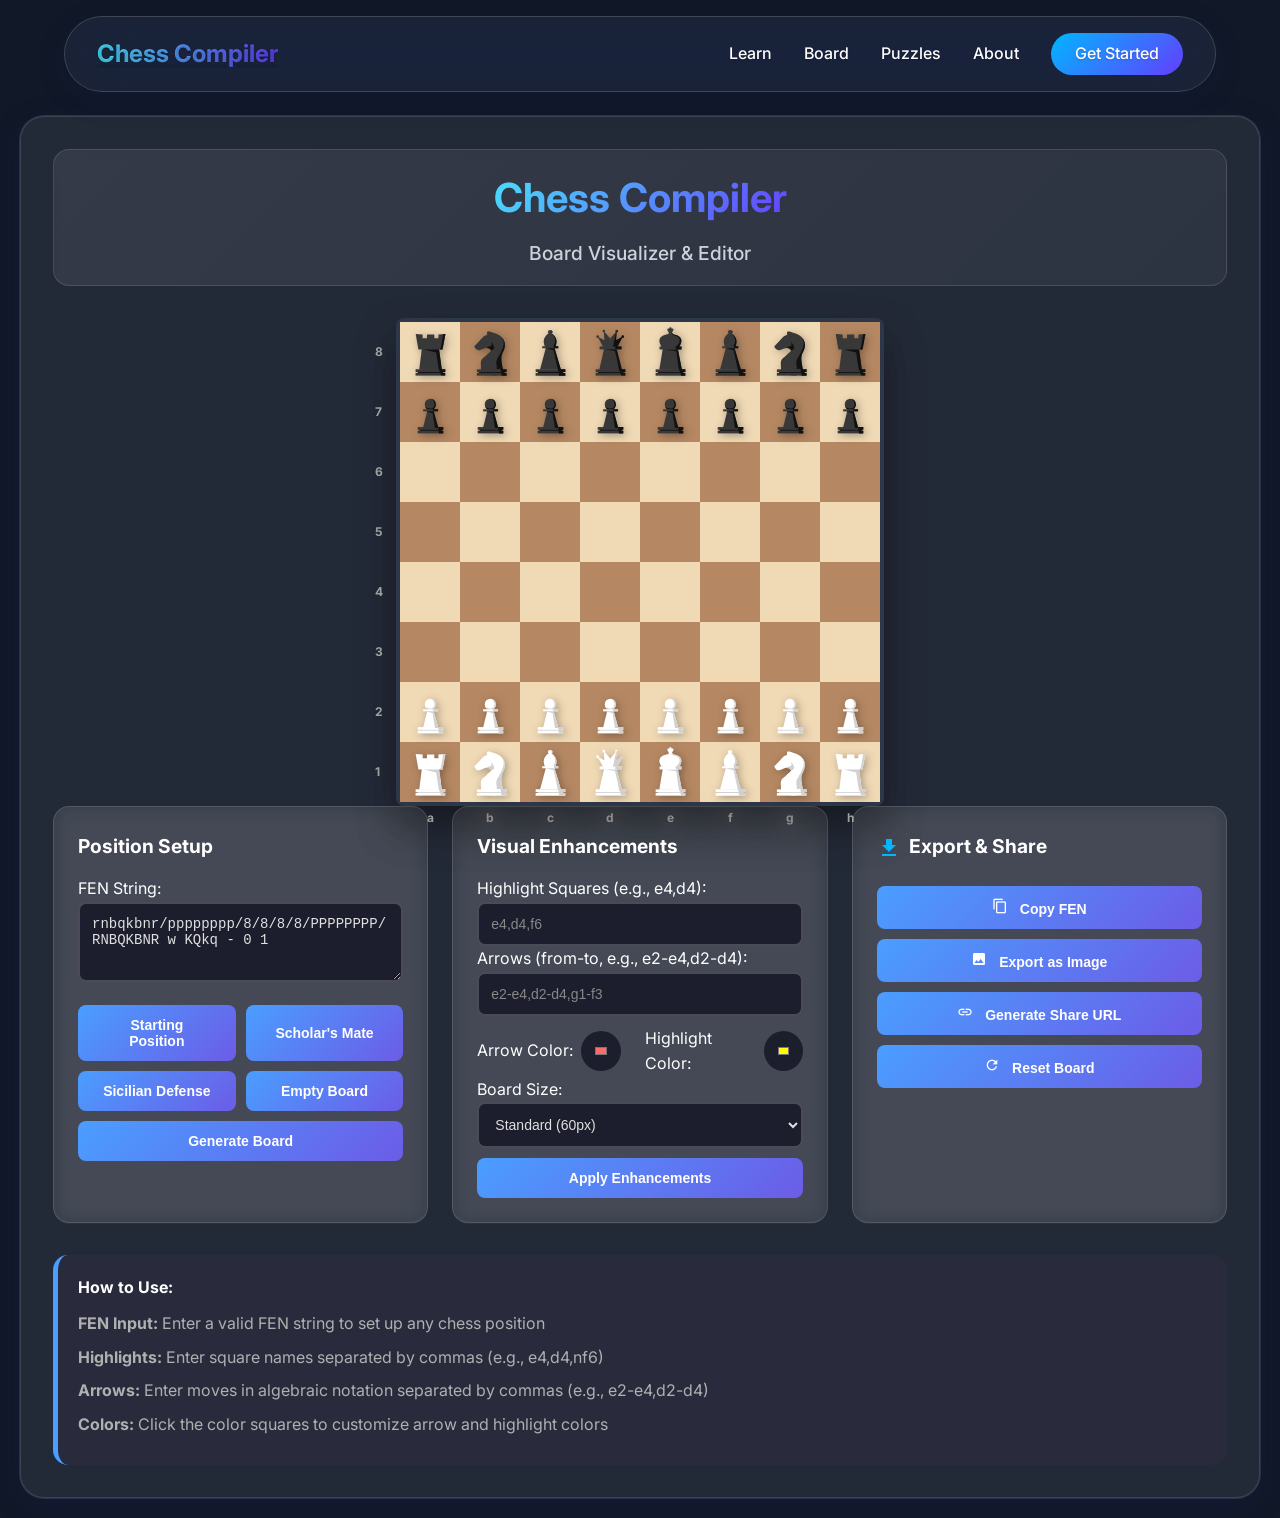
==== commit 21a43356: "Refactor navigation and add export/share controls with glass design Co-authored-by: hiinfiniter <hii" ====
--- a/board/index.html
+++ b/board/index.html
@@ -430,7 +430,7 @@
             left: 50%;
             transform: translateX(-50%);
             z-index: 100;
-            background: rgba(30, 30, 40, 0.95);
+            background: rgba(255, 255, 255, 0.05);
             border-radius: 100px;
             padding: 1rem 2rem;
             display: flex;
@@ -438,14 +438,52 @@
             align-items: center;
             width: 90%;
             max-width: 1200px;
-        }
-
-        .logo {
+            backdrop-filter: blur(30px) saturate(180%);
+            -webkit-backdrop-filter: blur(30px) saturate(180%);
+            border: 1px solid rgba(255, 255, 255, 0.2);
+            box-shadow: 0 8px 32px 0 rgba(31, 38, 135, 0.1);
+            background-clip: padding-box;
+            overflow: hidden;
+            opacity: 0;
+            transform: translate(-50%, -30px) scale(0.98);
+            animation: glassNavSlideIn 1.2s cubic-bezier(0.22, 1, 0.36, 1) 0.2s forwards;
+            transition: opacity 0.5s cubic-bezier(0.22, 1, 0.36, 1), transform 0.7s cubic-bezier(0.22, 1, 0.36, 1);
+        }
+
+        @keyframes glassNavSlideIn {
+            from {
+                opacity: 0;
+                transform: translate(-50%, -30px) scale(0.98);
+            }
+            60% {
+                opacity: 1;
+                transform: translate(-50%, 6px) scale(1.01);
+            }
+            80% {
+                opacity: 1;
+                transform: translate(-50%, -2px) scale(1.005);
+            }
+            to {
+                opacity: 1;
+                transform: translate(-50%, 0) scale(1);
+            }
+        }
+
+        .glass-nav a,
+        .glass-nav .logo {
+            color: white;
+            text-shadow: 0 1px 2px rgba(0, 0, 0, 0.2);
+            font-weight: 500;
+        }
+
+        .glass-nav .logo {
             font-weight: 700;
             font-size: 1.5rem;
-            background: linear-gradient(to right, #48e3fb, #643efe);
+            background: linear-gradient(to right, var(--blue1), var(--purple1));
             -webkit-background-clip: text;
             -webkit-text-fill-color: transparent;
+            background-clip: text;
+            text-fill-color: transparent;
         }
 
         .menu-btn {
@@ -462,49 +500,103 @@
 
         .menu-btn .material-icons {
             font-size: 2.2rem;
-            color: #fff;
-        }
-
-        nav {
+            color: var(--text-main);
+        }
+
+        .glass-nav nav {
             display: flex;
             gap: 2rem;
             align-items: center;
         }
 
-        nav a {
-            color: #fff;
+        .glass-nav nav a {
+            color: var(--text-main);
             text-decoration: none;
             font-weight: 500;
             transition: color 0.3s;
         }
 
-        nav a:hover {
-            color: #48e3fb;
-        }
-
-        .nav-cta {
-            background: linear-gradient(135deg, #00b6ff, #643efe);
+        .glass-nav nav a:hover {
+            color: var(--blue1);
+        }
+
+        .glass-nav .nav-cta {
+            background: var(--btn-primary);
             padding: 0.5rem 1.5rem;
             border-radius: 100px;
-            color: #fff;
-        }
-
-        @media (max-width: 600px) {
+            color: var(--text-main) !important;
+        }
+
+        @media (max-width: 768px) {
             .glass-nav {
+                flex-direction: row;
+                gap: 0;
                 padding: 0.7rem 1rem;
-                font-size: 0.98rem;
-            }
-
-            .logo {
-                font-size: 1.1rem;
-            }
-
-            nav {
+                width: 90%;
+                max-width: 100vw;
+                transition: flex-direction 0.3s, gap 0.3s, padding 0.3s;
+                position: relative;
+                opacity: 0;
+                transform: translate(-50%, -30px) scale(0.98);
+                animation: glassNavSlideIn 1.2s cubic-bezier(0.22, 1, 0.36, 1) 0.2s forwards;
+            }
+
+            .glass-nav.menu-open {
+                flex-direction: column;
                 gap: 1rem;
+                border-radius: 20px;
+                padding: 1rem;
+            }
+
+            .glass-nav .logo {
+                font-size: 1.2rem;
             }
 
             .menu-btn {
                 display: block;
+                margin-left: auto;
+                margin-right: 0;
+                position: relative;
+                top: unset;
+                right: unset;
+                z-index: 102;
+            }
+
+            .glass-nav nav {
+                position: static;
+                width: 100%;
+                background: none;
+                border: none;
+                box-shadow: none;
+                display: flex;
+                flex-direction: column;
+                align-items: stretch;
+                justify-content: flex-start;
+                gap: 1.2rem;
+                opacity: 1;
+                pointer-events: auto;
+                transform: none;
+                transition: none;
+                padding: 0;
+            }
+
+            .glass-nav nav a {
+                font-size: 1.2rem;
+                padding: 0.7rem 2rem;
+                border-radius: 100px;
+                background: none;
+                color: var(--text-main);
+                text-align: center;
+                transition: background 0.2s;
+            }
+
+            .glass-nav nav .nav-cta {
+                background: var(--btn-primary);
+                color: var(--text-main) !important;
+            }
+
+            .glass-nav nav:not(.open) {
+                display: none;
             }
 
             .hide-on-mobile {
@@ -531,9 +623,9 @@
         </nav>
     </header>
     <div class="container" style="margin-top:6rem;">
-        <div style="text-align:center; margin-bottom: 1.5rem;">
-            <span class="logo" style="font-size:2.2rem; display:inline-block;">Chess Compiler</span>
-            <div style="color:#b0b0b0; font-size:1.2rem; margin-top:0.3rem;">Board Visualizer &amp; Editor</div>
+        <div class="header-section">
+            <div class="logo">Chess Compiler</div>
+            <div class="subtitle">Board Visualizer &amp; Editor</div>
         </div>
 
         <div class="board-container">
@@ -589,6 +681,30 @@
                 </select>
 
                 <button onclick="applyEnhancements()">Apply Enhancements</button>
+            </div>
+
+            <div class="control-group">
+                <h3><span class="material-icons" style="margin-right: 0.5rem; vertical-align: middle; color: var(--blue2);">file_download</span>Export & Share</h3>
+                
+                <button onclick="copyFEN()">
+                    <span class="material-icons" style="margin-right: 0.5rem; font-size: 1rem;">content_copy</span>
+                    Copy FEN
+                </button>
+                
+                <button onclick="exportImage()">
+                    <span class="material-icons" style="margin-right: 0.5rem; font-size: 1rem;">image</span>
+                    Export as Image
+                </button>
+                
+                <button onclick="generateURL()">
+                    <span class="material-icons" style="margin-right: 0.5rem; font-size: 1rem;">link</span>
+                    Generate Share URL
+                </button>
+                
+                <button onclick="resetBoard()">
+                    <span class="material-icons" style="margin-right: 0.5rem; font-size: 1rem;">refresh</span>
+                    Reset Board
+                </button>
             </div>
         </div>
 
